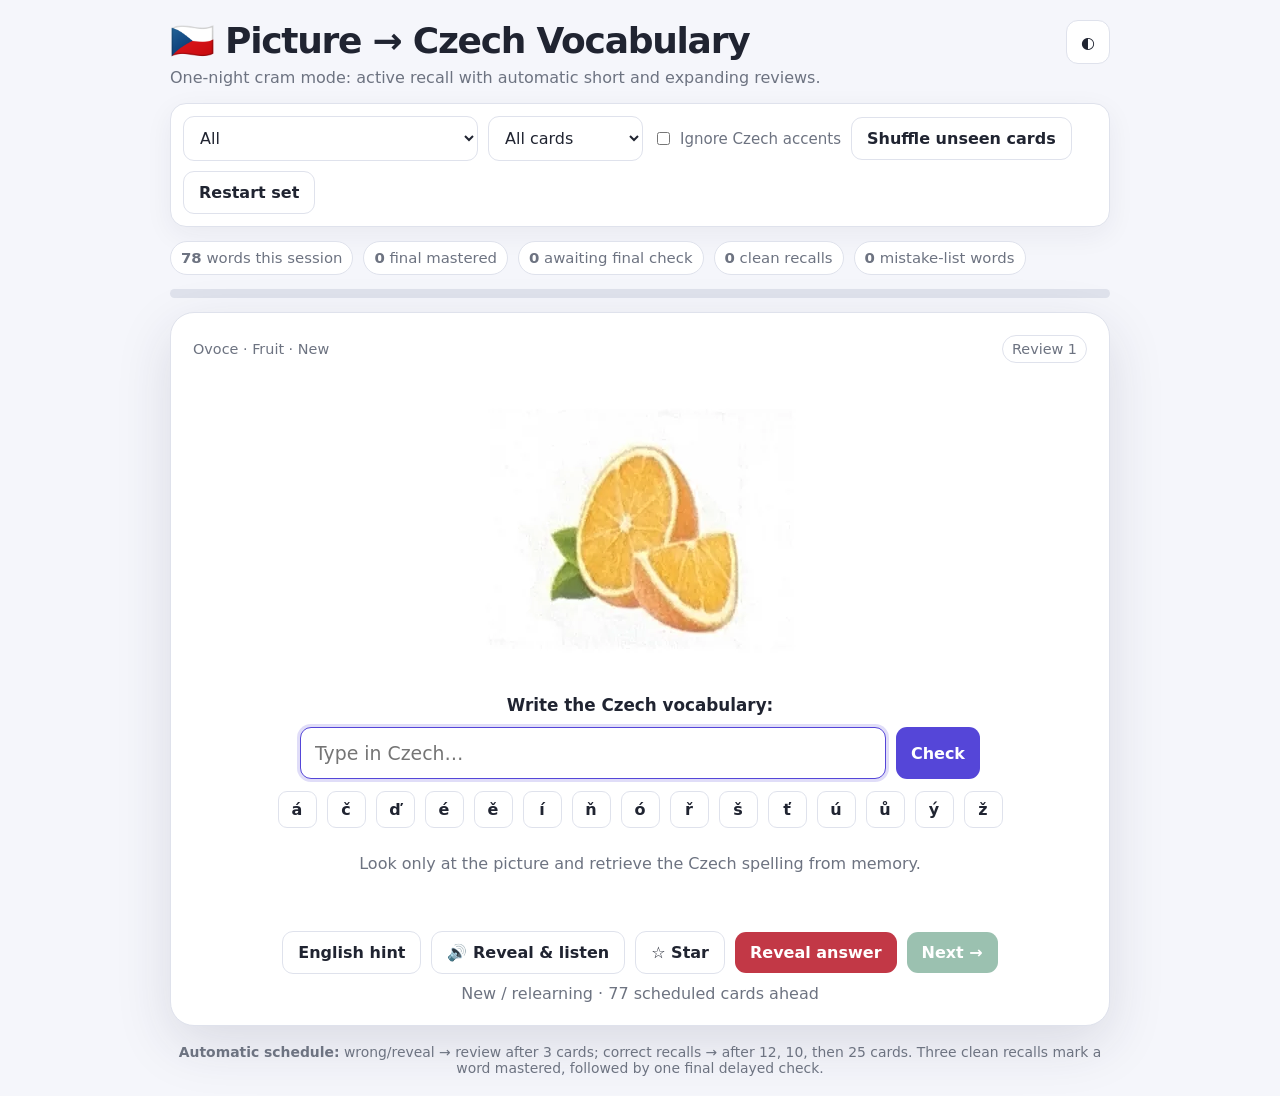
==== index.html @ 2463e3c3 "Publish Czech L7 offline vocabulary app" ====
<!DOCTYPE html>
<html lang="en">
<head>
<meta charset="UTF-8">
<meta name="viewport" content="width=device-width,initial-scale=1">
<meta name="theme-color" content="#5546d8">
<meta name="apple-mobile-web-app-capable" content="yes">
<meta name="apple-mobile-web-app-status-bar-style" content="default">
<meta name="apple-mobile-web-app-title" content="Czech L7">
<link rel="manifest" href="manifest.webmanifest">
<link rel="apple-touch-icon" href="icon-180.png">
<title>Czech Picture Vocabulary Trainer</title>
<style>
:root{
  --bg:#f5f6fb;--panel:#fff;--text:#202431;--muted:#6d7381;--line:#dfe2ec;
  --accent:#5546d8;--accent2:#4334bf;--ok:#18794e;--bad:#c23846;--warn:#a86700;
  --shadow:0 18px 55px rgba(37,40,67,.13)
}
body.dark{
  --bg:#11131a;--panel:#1b1f29;--text:#f5f6ff;--muted:#aeb4c3;--line:#323746;
  --accent:#8b7cff;--accent2:#a99fff;--ok:#45ce8c;--bad:#ff7681;--warn:#efb94f;
  --shadow:0 18px 55px rgba(0,0,0,.36)
}
*{box-sizing:border-box}
body{margin:0;background:var(--bg);color:var(--text);font-family:Inter,ui-sans-serif,system-ui,-apple-system,"Segoe UI",sans-serif}
button,input,select{font:inherit}
button{cursor:pointer}
.app{max-width:980px;margin:auto;padding:20px}
.header{display:flex;justify-content:space-between;gap:16px;align-items:flex-start;margin-bottom:16px}
h1{margin:0;font-size:clamp(1.45rem,4vw,2.25rem);letter-spacing:-.035em}
.subtitle{margin:6px 0 0;color:var(--muted)}
.icon{width:44px;height:44px;border-radius:12px;border:1px solid var(--line);background:var(--panel);color:var(--text)}
.toolbar,.stats,.actions,.keyboard{display:flex;gap:10px;flex-wrap:wrap;align-items:center}
.toolbar{background:var(--panel);border:1px solid var(--line);padding:12px;border-radius:16px;box-shadow:0 8px 28px rgba(34,39,65,.06)}
select,.text-input{background:var(--panel);color:var(--text);border:1px solid var(--line);border-radius:11px;padding:11px 12px;outline:none}
select:focus,.text-input:focus{border-color:var(--accent);box-shadow:0 0 0 3px color-mix(in srgb,var(--accent) 18%,transparent)}
.toggle{display:inline-flex;gap:7px;align-items:center;color:var(--muted);font-size:.94rem}
.btn{border:0;border-radius:11px;padding:11px 15px;font-weight:750;background:var(--accent);color:#fff}
.btn:hover{background:var(--accent2)}
.btn.secondary{background:var(--panel);color:var(--text);border:1px solid var(--line)}
.btn.good{background:var(--ok)}
.btn.bad{background:var(--bad)}
button:disabled{opacity:.45;cursor:not-allowed;filter:grayscale(.15)}
.stats{margin:14px 0;color:var(--muted);font-size:.93rem}
.stat{border:1px solid var(--line);background:var(--panel);padding:7px 10px;border-radius:999px}
.progress{height:9px;background:var(--line);border-radius:99px;overflow:hidden;margin-bottom:14px}
.progress>div{height:100%;background:var(--accent);transition:width .25s}
.card{background:var(--panel);border:1px solid var(--line);border-radius:24px;box-shadow:var(--shadow);padding:22px;min-height:590px;display:flex;flex-direction:column}
.card-head{display:flex;justify-content:space-between;align-items:center;gap:12px;color:var(--muted);font-size:.9rem}
.badge{border:1px solid var(--line);padding:5px 9px;border-radius:999px}
.image-stage{flex:1;min-height:330px;display:grid;place-items:center;padding:18px}
.image-stage img{display:block;max-width:min(100%,570px);max-height:360px;width:auto;height:auto;object-fit:contain;border-radius:16px}
.prompt{text-align:center;font-weight:800;font-size:1.05rem;margin:0 0 12px}
.answer-row{display:flex;gap:10px;max-width:680px;width:100%;margin:auto}
.text-input{flex:1;min-width:0;font-size:1.18rem;padding:14px}
.keyboard{justify-content:center;margin:12px auto 0;max-width:760px}
.key{border:1px solid var(--line);background:var(--panel);color:var(--text);border-radius:9px;min-width:39px;padding:8px 9px;font-weight:750}
.feedback{min-height:74px;margin:14px auto 0;max-width:760px;text-align:center;padding:12px;border-radius:13px;color:var(--muted)}
.feedback.correct{background:color-mix(in srgb,var(--ok) 12%,var(--panel));color:var(--ok);border:1px solid color-mix(in srgb,var(--ok) 45%,var(--line))}
.feedback.wrong{background:color-mix(in srgb,var(--bad) 10%,var(--panel));color:var(--bad);border:1px solid color-mix(in srgb,var(--bad) 45%,var(--line))}
.feedback strong{font-size:1.22rem}
.actions{justify-content:center;margin-top:15px}
.counter{text-align:center;color:var(--muted);margin-top:10px}
.tip{color:var(--muted);font-size:.87rem;text-align:center;margin:18px 0 0}
.overlay{position:fixed;inset:0;background:rgba(0,0,0,.52);display:none;place-items:center;padding:18px;z-index:5}
.overlay.show{display:grid}
.summary{background:var(--panel);color:var(--text);border-radius:22px;padding:28px;max-width:520px;width:100%;box-shadow:var(--shadow);text-align:center}
.summary h2{margin-top:0}
.summary-number{font-size:3rem;font-weight:900;color:var(--accent)}
@media(max-width:680px){
 .app{padding:13px}.card{min-height:570px;padding:16px}.image-stage{min-height:295px;padding:10px}
 .image-stage img{max-height:315px}.answer-row{flex-direction:column}.answer-row .btn{width:100%}
 .toolbar select{flex:1 1 100%}.actions .btn{flex:1 1 42%}
}
</style>
</head>
<body>
<main class="app">
  <header class="header">
    <div>
      <h1>🇨🇿 Picture → Czech Vocabulary</h1>
      <p class="subtitle">One-night cram mode: active recall with automatic short and expanding reviews.</p>
    </div>
    <button class="icon" id="themeBtn" title="Dark mode">◐</button>
  </header>

  <section class="toolbar">
    <select id="categorySelect" aria-label="Vocabulary category"></select>
    <select id="studyMode" aria-label="Study mode">
      <option value="all">All cards</option>
      <option value="mistakes">Mistakes only</option>
      <option value="starred">Starred only</option>
    </select>
    <label class="toggle"><input type="checkbox" id="ignoreAccents"> Ignore Czech accents</label>
    <button class="btn secondary" id="shuffleBtn">Shuffle unseen cards</button>
    <button class="btn secondary" id="restartBtn">Restart set</button>
  </section>

  <section class="stats" id="stats"></section>

  <div class="progress"><div id="progressBar"></div></div>

  <article class="card">
    <div class="card-head">
      <span id="categoryLabel"></span>
      <span class="badge" id="numberLabel"></span>
    </div>

    <div class="image-stage">
      <img id="picture" alt="Vocabulary picture">
    </div>

    <p class="prompt">Write the Czech vocabulary:</p>

    <form id="answerForm" class="answer-row">
      <input class="text-input" id="answerInput" type="text" autocomplete="off"
             autocapitalize="none" spellcheck="false" placeholder="Type in Czech…">
      <button class="btn" type="submit">Check</button>
    </form>

    <div class="keyboard" id="keyboard" aria-label="Czech character keyboard"></div>

    <div class="feedback" id="feedback">The English meaning stays hidden until you check or reveal the answer.</div>

    <div class="actions">
      <button class="btn secondary" id="prevBtn">← Previous</button>
      <button class="btn secondary" id="hintBtn">English hint</button>
      <button class="btn secondary" id="speakBtn">🔊 Listen</button>
      <button class="btn secondary" id="starBtn">☆ Star</button>
      <button class="btn bad" id="revealBtn">Reveal answer</button>
      <button class="btn good" id="nextBtn">Next →</button>
    </div>
    <div class="counter" id="counter"></div>
  </article>

  <p class="tip"><b>Automatic schedule:</b> wrong/reveal → review after 3 cards; correct recalls → after 12, 10, then 25 cards. Three clean recalls mark a word mastered, followed by one final delayed check.</p>
</main>

<div class="overlay" id="summaryOverlay">
  <div class="summary">
    <h2>Set completed</h2>
    <div class="summary-number" id="summaryScore"></div>
    <p id="summaryText"></p>
    <button class="btn" id="summaryRestart">Practise again</button>
  </div>
</div>

<script>
const ALL_CARDS = [{"id": 0, "category": "Ovoce · Fruit", "czech": "pomeranč", "english": "orange", "image": "[data-uri]"}, {"id": 1, "category": "Ovoce · Fruit", "czech": "kiwi", "english": "kiwi", "image": "[data-uri]"}, {"id": 2, "category": "Ovoce · Fruit", "czech": "jahody", "english": "strawberries", "image": "[data-uri]"}, {"id": 3, "category": "Ovoce · Fruit", "czech": "jablko", "english": "apple", "image": "[data-uri]"}, {"id": 4, "category": "Ovoce · Fruit", "czech": "grep", "english": "grapefruit", "image": "[data-uri]"}, {"id": 5, "category": "Ovoce · Fruit", "czech": "banán", "english": "banana", "image": "[data-uri]"}, {"id": 6, "category": "Ovoce · Fruit", "czech": "hruška", "english": "pear", "image": "[data-uri]"}, {"id": 7, "category": "Ovoce · Fruit", "czech": "citron", "english": "lemon", "image": "[data-uri]"}, {"id": 8, "category": "Ovoce · Fruit", "czech": "meloun", "english": "watermelon", "image": "[data-uri]"}, {"id": 9, "category": "Ovoce · Fruit", "czech": "borůvky", "english": "blueberries", "image": "[data-uri]"}, {"id": 10, "category": "Ovoce · Fruit", "czech": "hrozny", "english": "grapes", "image": "[data-uri]"}, {"id": 11, "category": "Ovoce · Fruit", "czech": "maliny", "english": "raspberries", "image": "[data-uri]"}, {"id": 12, "category": "Zelenina · Vegetables", "czech": "mrkev", "english": "carrot", "image": "[data-uri]"}, {"id": 13, "category": "Zelenina · Vegetables", "czech": "brokolice", "english": "broccoli", "image": "[data-uri]"}, {"id": 14, "category": "Zelenina · Vegetables", "czech": "řepa", "english": "beetroot", "image": "[data-uri]"}, {"id": 15, "category": "Zelenina · Vegetables", "czech": "paprika", "english": "bell pepper", "image": "[data-uri]"}, {"id": 16, "category": "Zelenina · Vegetables", "czech": "zelí", "english": "cabbage", "image": "[data-uri]"}, {"id": 17, "category": "Zelenina · Vegetables", "czech": "rajčata", "english": "tomatoes", "image": "[data-uri]"}, {"id": 18, "category": "Zelenina · Vegetables", "czech": "cibule", "english": "onion", "image": "[data-uri]"}, {"id": 19, "category": "Zelenina · Vegetables", "czech": "lilek", "english": "eggplant / aubergine", "image": "[data-uri]"}, {"id": 20, "category": "Zelenina · Vegetables", "czech": "ředkvička", "english": "radish", "image": "[data-uri]"}, {"id": 21, "category": "Zelenina · Vegetables", "czech": "brambory", "english": "potatoes", "image": "[data-uri]"}, {"id": 22, "category": "Zelenina · Vegetables", "czech": "pórek", "english": "leek", "image": "[data-uri]"}, {"id": 23, "category": "Zelenina · Vegetables", "czech": "salát", "english": "lettuce", "image": "[data-uri]"}, {"id": 24, "category": "Zelenina · Vegetables", "czech": "okurka", "english": "cucumber", "image": "[data-uri]"}, {"id": 25, "category": "Zelenina · Vegetables", "czech": "chřest", "english": "asparagus", "image": "[data-uri]"}, {"id": 26, "category": "Zelenina · Vegetables", "czech": "cuketa", "english": "courgette / zucchini", "image": "[data-uri]"}, {"id": 27, "category": "Zelenina · Vegetables", "czech": "dýně", "english": "pumpkin", "image": "[data-uri]"}, {"id": 28, "category": "Mléčné výrobky · Dairy", "czech": "sýr", "english": "cheese", "image": "[data-uri]"}, {"id": 29, "category": "Mléčné výrobky · Dairy", "czech": "mléko", "english": "milk", "image": "[data-uri]"}, {"id": 30, "category": "Mléčné výrobky · Dairy", "czech": "balkán", "english": "Balkan-style cheese", "image": "[data-uri]"}, {"id": 31, "category": "Mléčné výrobky · Dairy", "czech": "pomazánka", "english": "spread", "image": "[data-uri]"}, {"id": 32, "category": "Mléčné výrobky · Dairy", "czech": "korbáčik", "english": "braided / string cheese", "image": "[data-uri]"}, {"id": 33, "category": "Mléčné výrobky · Dairy", "czech": "tvaroh", "english": "quark / curd cheese", "image": "[data-uri]"}, {"id": 34, "category": "Mléčné výrobky · Dairy", "czech": "máslo", "english": "butter", "image": "[data-uri]"}, {"id": 35, "category": "Mléčné výrobky · Dairy", "czech": "jogurt", "english": "yogurt", "image": "[data-uri]"}, {"id": 36, "category": "Koření · Spices", "czech": "sůl", "english": "salt", "image": "[data-uri]"}, {"id": 37, "category": "Koření · Spices", "czech": "pepř", "english": "black pepper", "image": "[data-uri]"}, {"id": 38, "category": "Koření · Spices", "czech": "olivový olej", "english": "olive oil", "image": "[data-uri]"}, {"id": 39, "category": "Koření · Spices", "czech": "uzená paprika", "english": "smoked paprika", "image": "[data-uri]"}, {"id": 40, "category": "Koření · Spices", "czech": "petržel", "english": "parsley", "image": "[data-uri]"}, {"id": 41, "category": "Koření · Spices", "czech": "kmín", "english": "caraway", "image": "[data-uri]"}, {"id": 42, "category": "Koření · Spices", "czech": "česnek", "english": "garlic", "image": "[data-uri]"}, {"id": 43, "category": "Koření · Spices", "czech": "máta", "english": "mint", "image": "[data-uri]"}, {"id": 44, "category": "Koření · Spices", "czech": "zázvor", "english": "ginger", "image": "[data-uri]"}, {"id": 45, "category": "Koření · Spices", "czech": "oregano", "english": "oregano", "image": "[data-uri]"}, {"id": 46, "category": "Pečivo · Bread & pastries", "czech": "loupák", "english": "crescent pastry / roll", "image": "[data-uri]"}, {"id": 47, "category": "Pečivo · Bread & pastries", "czech": "houska", "english": "bread roll", "image": "[data-uri]"}, {"id": 48, "category": "Pečivo · Bread & pastries", "czech": "chléb", "english": "bread", "image": "[data-uri]"}, {"id": 49, "category": "Pečivo · Bread & pastries", "czech": "toustový chléb", "english": "sandwich bread", "image": "[data-uri]"}, {"id": 50, "category": "Pečivo · Bread & pastries", "czech": "bageta", "english": "baguette", "image": "[data-uri]"}, {"id": 51, "category": "Pečivo · Bread & pastries", "czech": "čokorolka", "english": "chocolate roll", "image": "[data-uri]"}, {"id": 52, "category": "Pečivo · Bread & pastries", "czech": "rohlík", "english": "bread roll / crescent roll", "image": "[data-uri]"}, {"id": 53, "category": "Pečivo · Bread & pastries", "czech": "kaiserka", "english": "Kaiser roll", "image": "[data-uri]"}, {"id": 54, "category": "Sladkosti · Sweets", "czech": "štrúdl", "english": "strudel", "image": "[data-uri]"}, {"id": 55, "category": "Sladkosti · Sweets", "czech": "lízátko", "english": "lollipop", "image": "[data-uri]"}, {"id": 56, "category": "Sladkosti · Sweets", "czech": "dort", "english": "cake", "image": "[data-uri]"}, {"id": 57, "category": "Sladkosti · Sweets", "czech": "buchty", "english": "sweet buns", "image": "[data-uri]"}, {"id": 58, "category": "Sladkosti · Sweets", "czech": "bonbony", "english": "sweets / candies", "image": "[data-uri]"}, {"id": 59, "category": "Sladkosti · Sweets", "czech": "koláč", "english": "Czech cake / pastry", "image": "[data-uri]"}, {"id": 60, "category": "Sladkosti · Sweets", "czech": "čokoláda", "english": "chocolate", "image": "[data-uri]"}, {"id": 61, "category": "Sladkosti · Sweets", "czech": "sušenky", "english": "biscuits / cookies", "image": "[data-uri]"}, {"id": 62, "category": "Nápoje · Beverages", "czech": "pivo", "english": "beer", "image": "[data-uri]"}, {"id": 63, "category": "Nápoje · Beverages", "czech": "limonáda", "english": "lemonade", "image": "[data-uri]"}, {"id": 64, "category": "Nápoje · Beverages", "czech": "Kofola", "english": "Kofola", "image": "[data-uri]"}, {"id": 65, "category": "Nápoje · Beverages", "czech": "voda", "english": "water", "image": "[data-uri]"}, {"id": 66, "category": "Nápoje · Beverages", "czech": "víno", "english": "wine", "image": "[data-uri]"}, {"id": 67, "category": "Nápoje · Beverages", "czech": "džus", "english": "juice", "image": "[data-uri]"}, {"id": 68, "category": "Nápoje · Beverages", "czech": "čaj", "english": "tea", "image": "[data-uri]"}, {"id": 69, "category": "Nápoje · Beverages", "czech": "káva", "english": "coffee", "image": "[data-uri]"}, {"id": 70, "category": "Maso · Meat & animal products", "czech": "hovězí maso", "english": "beef", "image": "[data-uri]"}, {"id": 71, "category": "Maso · Meat & animal products", "czech": "kuřecí maso", "english": "chicken", "image": "[data-uri]"}, {"id": 72, "category": "Maso · Meat & animal products", "czech": "vepřové maso", "english": "pork", "image": "[data-uri]"}, {"id": 73, "category": "Maso · Meat & animal products", "czech": "vejce", "english": "eggs", "image": "[data-uri]"}, {"id": 74, "category": "Maso · Meat & animal products", "czech": "krevety", "english": "shrimp / prawns", "image": "[data-uri]"}, {"id": 75, "category": "Maso · Meat & animal products", "czech": "klobása", "english": "sausage", "image": "[data-uri]"}, {"id": 76, "category": "Maso · Meat & animal products", "czech": "losos", "english": "salmon", "image": "[data-uri]"}, {"id": 77, "category": "Maso · Meat & animal products", "czech": "šunka", "english": "ham", "image": "[data-uri]"}];
const $ = s => document.querySelector(s);

const savedSet = key => new Set(JSON.parse(localStorage.getItem(key) || "[]"));
const SESSION_KEY = "czech_picture_one_night_session_v1";

const state = {
  category: "All",
  mode: "all",
  queue: [],
  index: 0,
  answered: false,
  revealed: false,
  correctOnCard: false,
  recallCorrect: 0,
  attempts: 0,
  progress: new Map(),
  mistakes: savedSet("czech_picture_mistakes"),
  starred: savedSet("czech_picture_starred")
};

const categories = ["All", ...new Set(ALL_CARDS.map(c => c.category))];
$("#categorySelect").innerHTML =
  categories.map(c => `<option>${escapeHtml(c)}</option>`).join("");

const chars = ["á","č","ď","é","ě","í","ň","ó","ř","š","ť","ú","ů","ý","ž"];
$("#keyboard").innerHTML =
  chars.map(c => `<button type="button" class="key" data-char="${c}">${c}</button>`).join("");

$("#prevBtn").style.display = "none";

function escapeHtml(v) {
  return String(v).replace(/[&<>"']/g, ch => ({
    "&":"&amp;","<":"&lt;",">":"&gt;",'"':"&quot;","'":"&#039;"
  }[ch]));
}

function defaultProgress() {
  return {
    streak: 0,        // clean recalls, from 0 to 3
    finalDue: false,  // a delayed confirmation after reaching 3/3
    done: false,      // final confirmation passed
    errors: 0,
    seen: 0
  };
}

function getProgress(id) {
  if (!state.progress.has(id)) state.progress.set(id, defaultProgress());
  return state.progress.get(id);
}

function serializeProgress() {
  return [...state.progress.entries()];
}

function save() {
  localStorage.setItem("czech_picture_mistakes", JSON.stringify([...state.mistakes]));
  localStorage.setItem("czech_picture_starred", JSON.stringify([...state.starred]));
  localStorage.setItem(SESSION_KEY, JSON.stringify({
    category: state.category,
    mode: state.mode,
    queue: state.queue,
    index: state.index,
    recallCorrect: state.recallCorrect,
    attempts: state.attempts,
    progress: serializeProgress()
  }));
}

function filtered() {
  return ALL_CARDS.filter(c => {
    if (state.category !== "All" && c.category !== state.category) return false;
    if (state.mode === "mistakes" && !state.mistakes.has(c.id)) return false;
    if (state.mode === "starred" && !state.starred.has(c.id)) return false;
    return true;
  });
}

function sessionIds() {
  return [...state.progress.keys()];
}

function startNewSession(shuffle = false) {
  const cards = filtered();
  const ids = cards.map(c => c.id);

  if (shuffle) {
    for (let i = ids.length - 1; i > 0; i--) {
      const j = Math.floor(Math.random() * (i + 1));
      [ids[i], ids[j]] = [ids[j], ids[i]];
    }
  }

  state.queue = ids;
  state.index = 0;
  state.answered = false;
  state.revealed = false;
  state.correctOnCard = false;
  state.recallCorrect = 0;
  state.attempts = 0;
  state.progress = new Map(ids.map(id => [id, defaultProgress()]));

  save();
  showCard();
}

function restoreSession() {
  try {
    const raw = JSON.parse(localStorage.getItem(SESSION_KEY) || "null");
    if (!raw || !Array.isArray(raw.queue) || !Array.isArray(raw.progress)) return false;

    const validIds = new Set(ALL_CARDS.map(c => c.id));
    if (!raw.queue.every(id => validIds.has(id))) return false;

    state.category = categories.includes(raw.category) ? raw.category : "All";
    state.mode = ["all","mistakes","starred"].includes(raw.mode) ? raw.mode : "all";
    state.queue = raw.queue;
    state.index = Math.max(0, Math.min(Number(raw.index) || 0, Math.max(0, raw.queue.length - 1)));
    state.recallCorrect = Number(raw.recallCorrect) || 0;
    state.attempts = Number(raw.attempts) || 0;
    state.progress = new Map(raw.progress.map(([id, p]) => [
      Number(id),
      {...defaultProgress(), ...p}
    ]));

    $("#categorySelect").value = state.category;
    $("#studyMode").value = state.mode;
    showCard();
    return true;
  } catch {
    return false;
  }
}

function current() {
  const id = state.queue[state.index];
  return ALL_CARDS.find(c => c.id === id) || null;
}

function normalize(s) {
  let x = s.trim().toLocaleLowerCase("cs").replace(/\s+/g, " ");
  if ($("#ignoreAccents").checked) {
    x = x.normalize("NFD").replace(/[\u0300-\u036f]/g, "");
  }
  return x;
}

function setFeedback(type, content) {
  const el = $("#feedback");
  el.className = "feedback" + (type ? ` ${type}` : "");
  el.innerHTML = content;
}

function statusText(p) {
  if (p.done) return "Final mastered ✓";
  if (p.finalDue) return "Mastered 3/3 · final delayed check";
  if (p.streak === 0) return "New / relearning";
  return `Clean recall streak: ${p.streak}/3`;
}

function stageLabel(p) {
  if (p.done) return "Completed";
  if (p.finalDue) return "Final check";
  if (p.streak === 0) return "New";
  return `Recall ${p.streak + 1} of 3`;
}

function masteredCount() {
  return [...state.progress.values()].filter(p => p.done).length;
}

function pendingFinalCount() {
  return [...state.progress.values()].filter(p => p.finalDue && !p.done).length;
}

function scheduleCurrent(gap) {
  const c = current();
  if (!c) return;

  // Prevent duplicate future copies of the same card.
  for (let i = state.queue.length - 1; i > state.index; i--) {
    if (state.queue[i] === c.id) state.queue.splice(i, 1);
  }

  // Insert after `gap` other scheduled cards, or at the end for a small set.
  const insertAt = Math.min(state.queue.length, state.index + 1 + gap);
  state.queue.splice(insertAt, 0, c.id);
}

function ensureFutureQueue() {
  if (state.index < state.queue.length - 1) return;

  const unfinished = [...state.progress.entries()]
    .filter(([, p]) => !p.done)
    .map(([id]) => id);

  if (unfinished.length) {
    for (let i = unfinished.length - 1; i > 0; i--) {
      const j = Math.floor(Math.random() * (i + 1));
      [unfinished[i], unfinished[j]] = [unfinished[j], unfinished[i]];
    }
    state.queue.push(...unfinished);
  }
}

function showCard() {
  const c = current();
  state.answered = false;
  state.revealed = false;
  state.correctOnCard = false;

  $("#answerInput").value = "";
  $("#answerInput").disabled = false;
  $("#nextBtn").disabled = true;
  $("#revealBtn").disabled = false;
  $("#hintBtn").disabled = false;
  $("#speakBtn").textContent = "🔊 Reveal & listen";

  if (!c) {
    $("#picture").removeAttribute("src");
    $("#picture").alt = "";
    $("#categoryLabel").textContent = "No cards match this filter";
    $("#numberLabel").textContent = "0 / 0";
    $("#counter").textContent = "Choose another category or study mode.";
    $("#progressBar").style.width = "0%";
    setFeedback("", "No cards are available.");
    renderStats();
    return;
  }

  const p = getProgress(c.id);
  p.seen = Math.max(1, p.seen);

  $("#picture").src = c.image;
  $("#picture").alt = `Picture clue for ${c.english}`;
  $("#categoryLabel").textContent = `${c.category} · ${stageLabel(p)}`;
  $("#numberLabel").textContent = `Review ${state.index + 1}`;
  $("#counter").textContent =
    `${statusText(p)} · ${Math.max(0, state.queue.length - state.index - 1)} scheduled cards ahead`;
  $("#progressBar").style.width =
    `${state.progress.size ? (masteredCount() / state.progress.size) * 100 : 0}%`;
  $("#starBtn").textContent = state.starred.has(c.id) ? "★ Starred" : "☆ Star";

  setFeedback(
    "",
    p.finalDue
      ? "Final delayed check: type the word without using Reveal or Listen."
      : "Look only at the picture and retrieve the Czech spelling from memory."
  );

  save();
  renderStats();
  setTimeout(() => $("#answerInput").focus(), 50);
}

function resetAfterFailure(c, p) {
  p.streak = 0;
  p.finalDue = false;
  p.done = false;
  p.errors += 1;
  state.mistakes.add(c.id);
}

function check() {
  const c = current();
  if (!c) return;

  if (state.answered) {
    next();
    return;
  }

  const input = $("#answerInput").value;
  if (!input.trim()) {
    setFeedback("wrong", "Please type an answer first.");
    return;
  }

  const p = getProgress(c.id);
  const ok = normalize(input) === normalize(c.czech);

  // Copying after a reveal is required, but does not count as a memory recall.
  if (state.revealed) {
    if (ok) {
      scheduleCurrent(3);
      state.answered = true;
      $("#answerInput").disabled = true;
      $("#nextBtn").disabled = false;
      $("#revealBtn").disabled = true;
      $("#hintBtn").disabled = true;
      $("#speakBtn").textContent = "🔊 Listen";
      setFeedback(
        "correct",
        `<strong>Correctly retyped ✓</strong><br>${escapeHtml(c.czech)} = ${escapeHtml(c.english)}
         <br><small>This copy does not count as memorised. It returns after 3 cards.</small>`
      );
    } else {
      $("#answerInput").value = "";
      setFeedback(
        "wrong",
        `<strong>Try again.</strong><br>Type exactly: <b>${escapeHtml(c.czech)}</b>`
      );
      setTimeout(() => $("#answerInput").focus(), 40);
    }
    save();
    renderStats();
    return;
  }

  state.attempts++;

  if (!ok) {
    resetAfterFailure(c, p);
    state.revealed = true;
    $("#answerInput").value = "";
    setFeedback(
      "wrong",
      `<strong>Not quite.</strong><br>Correct answer: <b>${escapeHtml(c.czech)}</b>
       <br>Meaning: ${escapeHtml(c.english)}
       <br><small>Type the Czech word correctly now. It will return after 3 cards.</small>`
    );
    save();
    renderStats();
    setTimeout(() => $("#answerInput").focus(), 40);
    return;
  }

  state.recallCorrect++;
  state.correctOnCard = true;
  state.answered = true;
  $("#answerInput").disabled = true;
  $("#nextBtn").disabled = false;
  $("#revealBtn").disabled = true;
  $("#hintBtn").disabled = true;
  $("#speakBtn").textContent = "🔊 Listen";

  if (p.finalDue) {
    p.done = true;
    p.finalDue = false;
    p.streak = 3;
    state.mistakes.delete(c.id);
    setFeedback(
      "correct",
      `<strong>Final check passed ✓</strong><br>${escapeHtml(c.czech)} = ${escapeHtml(c.english)}
       <br><small>This word is completed for tonight.</small>`
    );
  } else {
    p.streak += 1;

    if (p.streak === 1) {
      scheduleCurrent(12);
      setFeedback(
        "correct",
        `<strong>Clean recall 1/3 ✓</strong><br>${escapeHtml(c.czech)} = ${escapeHtml(c.english)}
         <br><small>Scheduled again after about 12 cards.</small>`
      );
    } else if (p.streak === 2) {
      scheduleCurrent(10);
      setFeedback(
        "correct",
        `<strong>Clean recall 2/3 ✓</strong><br>${escapeHtml(c.czech)} = ${escapeHtml(c.english)}
         <br><small>Scheduled again after about 10 cards.</small>`
      );
    } else {
      p.streak = 3;
      p.finalDue = true;
      scheduleCurrent(25);
      setFeedback(
        "correct",
        `<strong>Mastered 3/3 ✓</strong><br>${escapeHtml(c.czech)} = ${escapeHtml(c.english)}
         <br><small>One final delayed check is scheduled after about 25 cards.</small>`
      );
    }
  }

  save();
  renderStats();
  $("#counter").textContent =
    `${statusText(p)} · ${Math.max(0, state.queue.length - state.index - 1)} scheduled cards ahead`;
}

function reveal(andSpeak = false) {
  const c = current();
  if (!c || state.answered) return;

  const p = getProgress(c.id);

  if (!state.revealed) {
    state.attempts++;
    resetAfterFailure(c, p);
  }

  state.revealed = true;
  $("#answerInput").value = "";
  $("#answerInput").disabled = false;

  setFeedback(
    "wrong",
    `<strong>${escapeHtml(c.czech)}</strong><br>${escapeHtml(c.english)}
     <br><small>Now type the Czech word correctly. It will return after 3 cards.</small>`
  );

  save();
  renderStats();
  if (andSpeak) speak(true);
  setTimeout(() => $("#answerInput").focus(), 40);
}

function next() {
  if (!state.queue.length) return;

  if (!state.answered) {
    setFeedback("wrong", "Answer the card or reveal it before continuing.");
    $("#answerInput").focus();
    return;
  }

  ensureFutureQueue();

  if (masteredCount() === state.progress.size && state.progress.size > 0) {
    $("#summaryScore").textContent = `${masteredCount()}/${state.progress.size}`;
    const accuracy = state.attempts
      ? Math.round((state.recallCorrect / state.attempts) * 100)
      : 0;
    $("#summaryText").textContent =
      `All words passed the final delayed check. Clean-recall accuracy: ${accuracy}%. ` +
      `Total checked recalls: ${state.attempts}.`;
    $("#summaryOverlay").classList.add("show");
    save();
    return;
  }

  state.index++;
  if (state.index >= state.queue.length) ensureFutureQueue();
  showCard();
}

function shuffleUnseen() {
  const positions = [];
  const ids = [];

  for (let i = state.index + 1; i < state.queue.length; i++) {
    const id = state.queue[i];
    const p = getProgress(id);
    if (p.seen === 0) {
      positions.push(i);
      ids.push(id);
    }
  }

  for (let i = ids.length - 1; i > 0; i--) {
    const j = Math.floor(Math.random() * (i + 1));
    [ids[i], ids[j]] = [ids[j], ids[i]];
  }

  positions.forEach((pos, i) => state.queue[pos] = ids[i]);
  save();
  setFeedback("", ids.length
    ? `Shuffled ${ids.length} unseen cards without changing scheduled reviews.`
    : "There are no unseen cards left to shuffle."
  );
}

function speak(skipReveal = false) {
  const c = current();
  if (!c || !("speechSynthesis" in window)) return;

  if (!skipReveal && !state.answered && !state.revealed) {
    reveal(false);
  }

  speechSynthesis.cancel();
  const u = new SpeechSynthesisUtterance(c.czech);
  u.lang = "cs-CZ";
  u.rate = .78;
  const voice = speechSynthesis.getVoices()
    .find(v => v.lang?.toLowerCase().startsWith("cs"));
  if (voice) u.voice = voice;
  speechSynthesis.speak(u);
}

function renderStats() {
  const total = state.progress.size;
  $("#stats").innerHTML = `
    <span class="stat"><b>${total}</b> words this session</span>
    <span class="stat"><b>${masteredCount()}</b> final mastered</span>
    <span class="stat"><b>${pendingFinalCount()}</b> awaiting final check</span>
    <span class="stat"><b>${state.recallCorrect}</b> clean recalls</span>
    <span class="stat"><b>${state.mistakes.size}</b> mistake-list words</span>
  `;
}

$("#answerForm").addEventListener("submit", e => {
  e.preventDefault();
  check();
});

$("#nextBtn").addEventListener("click", next);
$("#revealBtn").addEventListener("click", () => reveal(false));
$("#speakBtn").addEventListener("click", () => speak(false));

$("#hintBtn").addEventListener("click", () => {
  const c = current();
  if (c) setFeedback("", `English hint: <b>${escapeHtml(c.english)}</b>`);
});

$("#starBtn").addEventListener("click", () => {
  const c = current();
  if (!c) return;
  state.starred.has(c.id) ? state.starred.delete(c.id) : state.starred.add(c.id);
  save();
  $("#starBtn").textContent = state.starred.has(c.id) ? "★ Starred" : "☆ Star";
  renderStats();
});

$("#keyboard").addEventListener("click", e => {
  const b = e.target.closest("[data-char]");
  if (!b || $("#answerInput").disabled) return;
  const input = $("#answerInput");
  const start = input.selectionStart;
  const end = input.selectionEnd;
  input.setRangeText(b.dataset.char, start, end, "end");
  input.focus();
});

$("#categorySelect").addEventListener("change", e => {
  state.category = e.target.value;
  startNewSession(false);
});

$("#studyMode").addEventListener("change", e => {
  state.mode = e.target.value;
  startNewSession(false);
});

$("#shuffleBtn").addEventListener("click", shuffleUnseen);

$("#restartBtn").addEventListener("click", () => {
  if (confirm("Restart this set and erase the current session schedule?")) {
    startNewSession(false);
  }
});

$("#summaryRestart").addEventListener("click", () => {
  $("#summaryOverlay").classList.remove("show");
  startNewSession(true);
});

$("#summaryOverlay").addEventListener("click", e => {
  if (e.target === $("#summaryOverlay")) {
    $("#summaryOverlay").classList.remove("show");
  }
});

$("#themeBtn").addEventListener("click", () => {
  document.body.classList.toggle("dark");
  localStorage.setItem(
    "czech_picture_theme",
    document.body.classList.contains("dark") ? "dark" : "light"
  );
});

if (
  localStorage.getItem("czech_picture_theme") === "dark" ||
  (!localStorage.getItem("czech_picture_theme") &&
   matchMedia("(prefers-color-scheme:dark)").matches)
) {
  document.body.classList.add("dark");
}

if ("speechSynthesis" in window) {
  speechSynthesis.onvoiceschanged = () => speechSynthesis.getVoices();
}

if (!restoreSession()) startNewSession(false);

if ("serviceWorker" in navigator) {
  window.addEventListener("load", () => {
    navigator.serviceWorker.register("./service-worker.js").catch(() => {});
  });
}

</script>
</body>
</html>
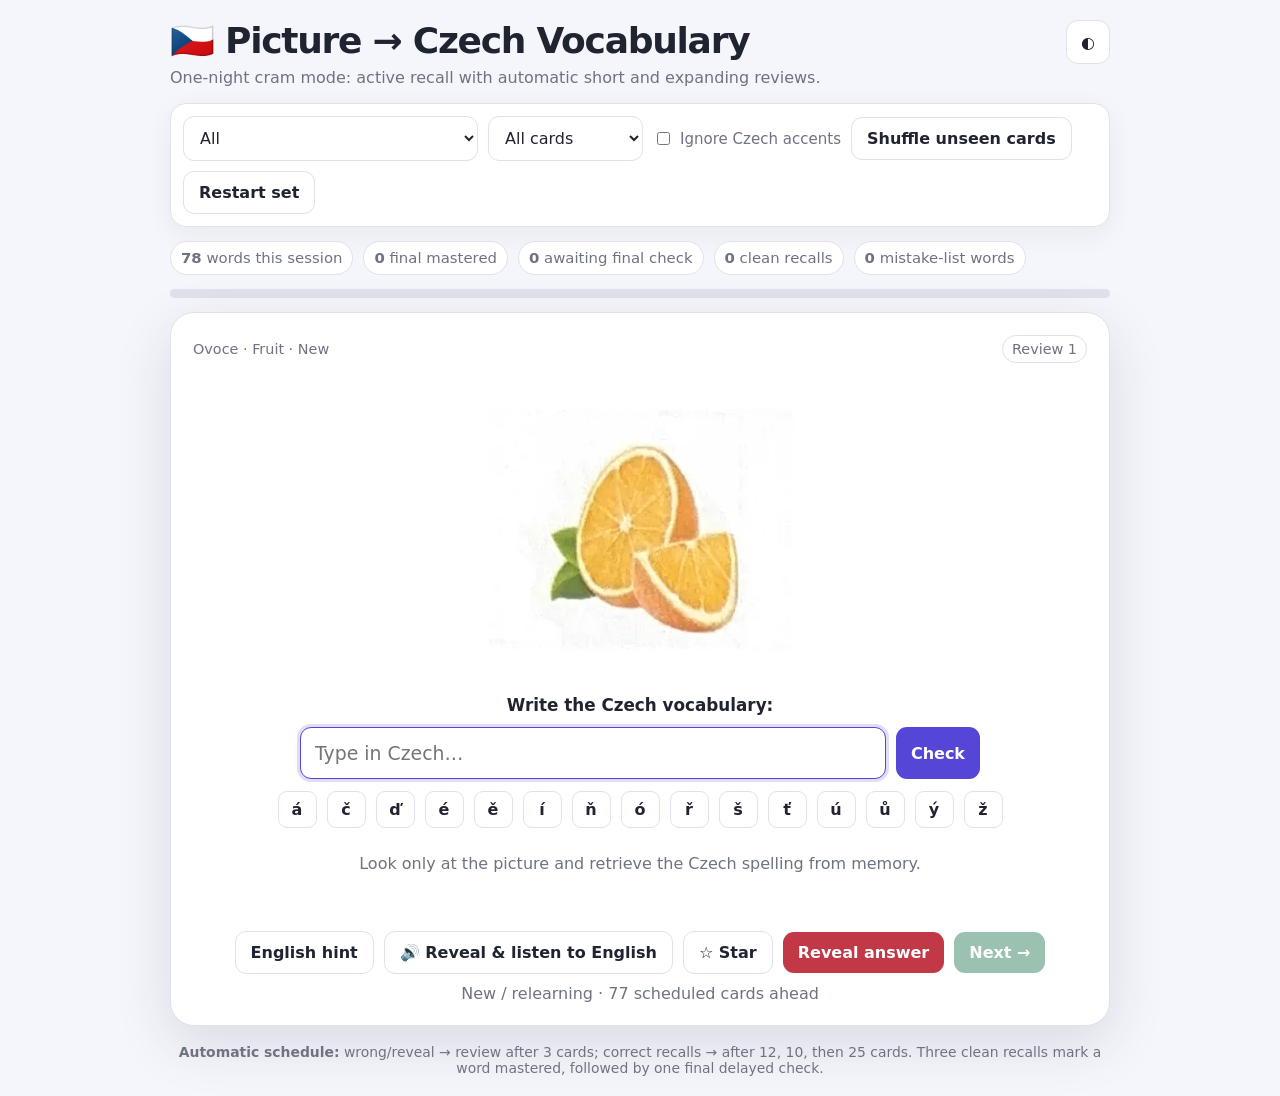
==== commit 7d4ffcbb: "Use English pronunciation for vocabulary hints" ====
--- a/index.html
+++ b/index.html
@@ -125,7 +125,7 @@
     <div class="actions">
       <button class="btn secondary" id="prevBtn">← Previous</button>
       <button class="btn secondary" id="hintBtn">English hint</button>
-      <button class="btn secondary" id="speakBtn">🔊 Listen</button>
+      <button class="btn secondary" id="speakBtn">🔊 Listen to English</button>
       <button class="btn secondary" id="starBtn">☆ Star</button>
       <button class="btn bad" id="revealBtn">Reveal answer</button>
       <button class="btn good" id="nextBtn">Next →</button>
@@ -363,7 +363,7 @@
   $("#nextBtn").disabled = true;
   $("#revealBtn").disabled = false;
   $("#hintBtn").disabled = false;
-  $("#speakBtn").textContent = "🔊 Reveal & listen";
+  $("#speakBtn").textContent = "🔊 Reveal & listen to English";
 
   if (!c) {
     $("#picture").removeAttribute("src");
@@ -437,7 +437,7 @@
       $("#nextBtn").disabled = false;
       $("#revealBtn").disabled = true;
       $("#hintBtn").disabled = true;
-      $("#speakBtn").textContent = "🔊 Listen";
+      $("#speakBtn").textContent = "🔊 Listen to English";
       setFeedback(
         "correct",
         `<strong>Correctly retyped ✓</strong><br>${escapeHtml(c.czech)} = ${escapeHtml(c.english)}
@@ -481,7 +481,7 @@
   $("#nextBtn").disabled = false;
   $("#revealBtn").disabled = true;
   $("#hintBtn").disabled = true;
-  $("#speakBtn").textContent = "🔊 Listen";
+  $("#speakBtn").textContent = "🔊 Listen to English";
 
   if (p.finalDue) {
     p.done = true;
@@ -619,11 +619,11 @@
   }
 
   speechSynthesis.cancel();
-  const u = new SpeechSynthesisUtterance(c.czech);
-  u.lang = "cs-CZ";
-  u.rate = .78;
+  const u = new SpeechSynthesisUtterance(c.english);
+  u.lang = "en-US";
+  u.rate = .85;
   const voice = speechSynthesis.getVoices()
-    .find(v => v.lang?.toLowerCase().startsWith("cs"));
+    .find(v => v.lang?.toLowerCase().startsWith("en"));
   if (voice) u.voice = voice;
   speechSynthesis.speak(u);
 }
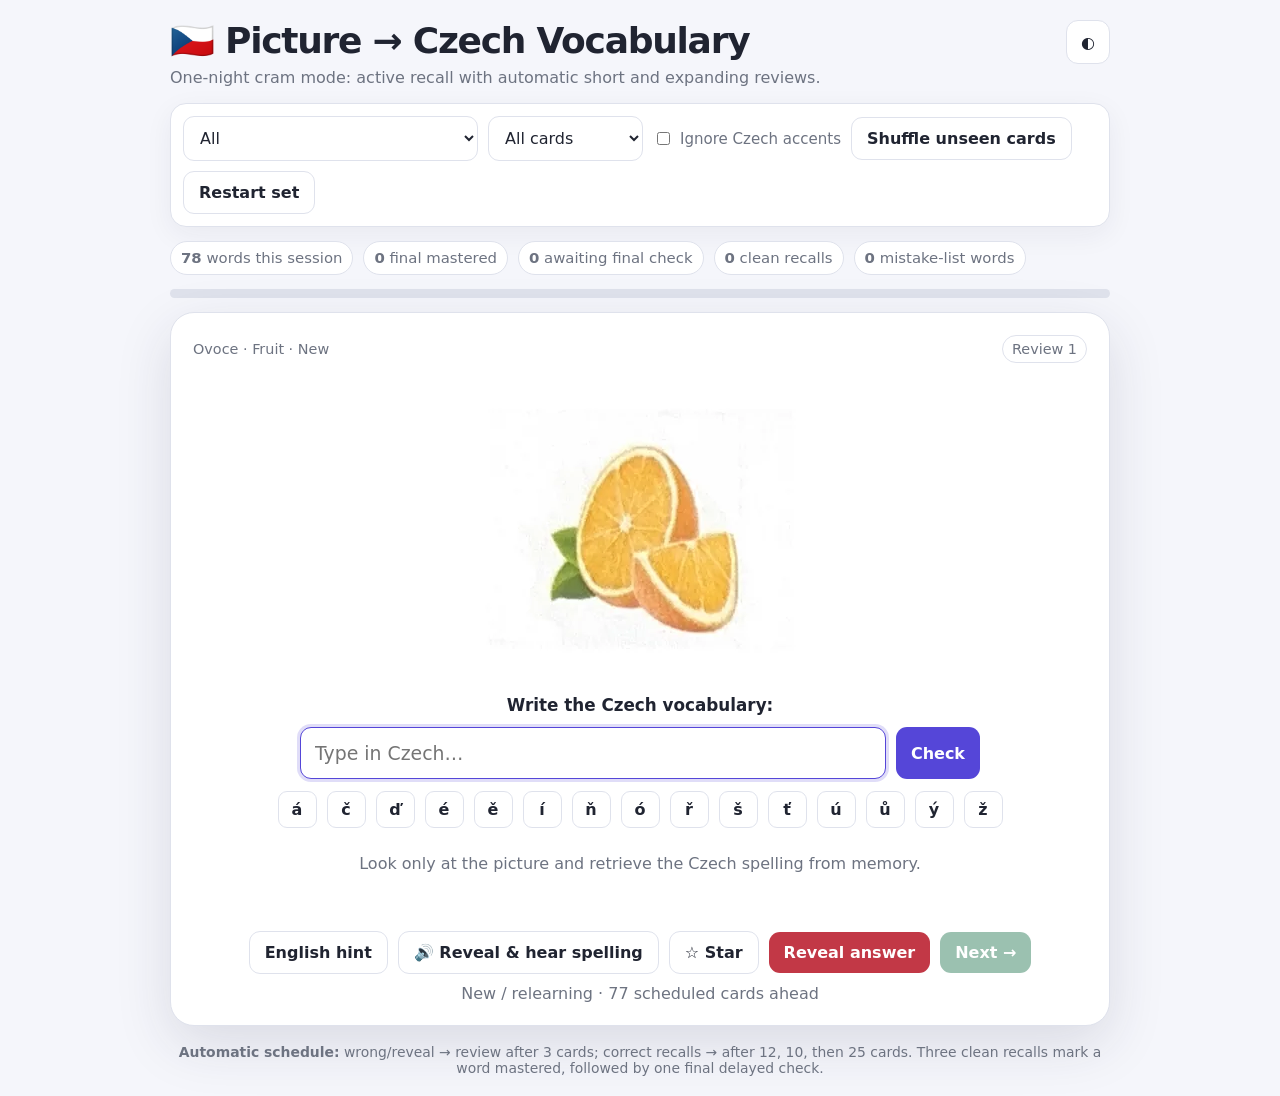
==== commit c3162407: "Read Czech spelling with an English voice" ====
--- a/index.html
+++ b/index.html
@@ -125,7 +125,7 @@
     <div class="actions">
       <button class="btn secondary" id="prevBtn">← Previous</button>
       <button class="btn secondary" id="hintBtn">English hint</button>
-      <button class="btn secondary" id="speakBtn">🔊 Listen to English</button>
+      <button class="btn secondary" id="speakBtn">🔊 English-style sound</button>
       <button class="btn secondary" id="starBtn">☆ Star</button>
       <button class="btn bad" id="revealBtn">Reveal answer</button>
       <button class="btn good" id="nextBtn">Next →</button>
@@ -363,7 +363,7 @@
   $("#nextBtn").disabled = true;
   $("#revealBtn").disabled = false;
   $("#hintBtn").disabled = false;
-  $("#speakBtn").textContent = "🔊 Reveal & listen to English";
+  $("#speakBtn").textContent = "🔊 Reveal & hear spelling";
 
   if (!c) {
     $("#picture").removeAttribute("src");
@@ -437,7 +437,7 @@
       $("#nextBtn").disabled = false;
       $("#revealBtn").disabled = true;
       $("#hintBtn").disabled = true;
-      $("#speakBtn").textContent = "🔊 Listen to English";
+      $("#speakBtn").textContent = "🔊 English-style sound";
       setFeedback(
         "correct",
         `<strong>Correctly retyped ✓</strong><br>${escapeHtml(c.czech)} = ${escapeHtml(c.english)}
@@ -481,7 +481,7 @@
   $("#nextBtn").disabled = false;
   $("#revealBtn").disabled = true;
   $("#hintBtn").disabled = true;
-  $("#speakBtn").textContent = "🔊 Listen to English";
+  $("#speakBtn").textContent = "🔊 English-style sound";
 
   if (p.finalDue) {
     p.done = true;
@@ -619,11 +619,12 @@
   }
 
   speechSynthesis.cancel();
-  const u = new SpeechSynthesisUtterance(c.english);
+  const u = new SpeechSynthesisUtterance(c.czech);
   u.lang = "en-US";
-  u.rate = .85;
-  const voice = speechSynthesis.getVoices()
-    .find(v => v.lang?.toLowerCase().startsWith("en"));
+  u.rate = .95;
+  const voices = speechSynthesis.getVoices();
+  const voice = voices.find(v => v.lang?.toLowerCase() === "en-us") ||
+    voices.find(v => v.lang?.toLowerCase().startsWith("en"));
   if (voice) u.voice = voice;
   speechSynthesis.speak(u);
 }
